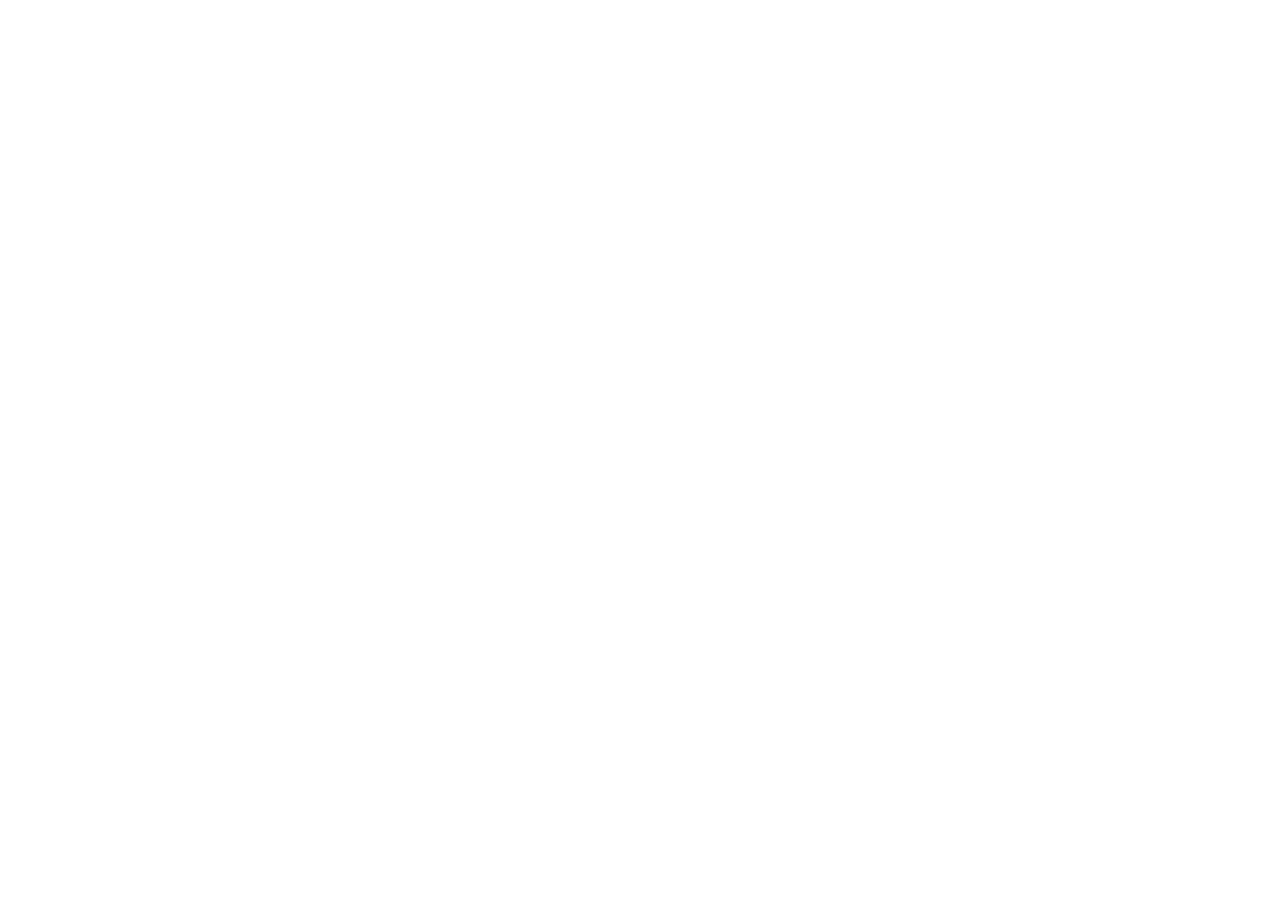
==== index.html @ 42ee42d8 "Initial commit" ====
<!DOCTYPE html>
<html lang="en">
<head>
     <meta charset="UTF-8">
     <meta http-equiv="X-UA-Compatible" content="IE=edge">
     <meta name="viewport" content="width=device-width, initial-scale=1.0">
     <title>Project</title>
     <link rel="stylesheet" href="normalize.css">
     <link rel="stylesheet" href="style.css">
</head>
<body>









     <script src="js/main.js"></script>
</body>
</html>
---- style.css ----
/* GLOBALL */

html{
     height: 100%;
     box-sizing: border-box;
     scroll-behavior: smooth;
}

*,
*::before,
*::after{
     box-sizing:border-box;
}

body{
     display: flex;
     height: 100%;
     padding: 0;
     margin: 0;
     flex-direction: column;
     background-color: #fff;
     color: #222;
     font-family: "Arial" sans-serif;
     font-size: 16px;
     line-height: 1.5;
}

img{
     max-width: 100%;
     height: auto;
}

/* CONTAINER  */

.container{
     width: 100%;
     max-width: 1200px;
     padding-left: 50px;
     padding-right: 50px;
     margin-left: auto;
     margin-right: auto;
}
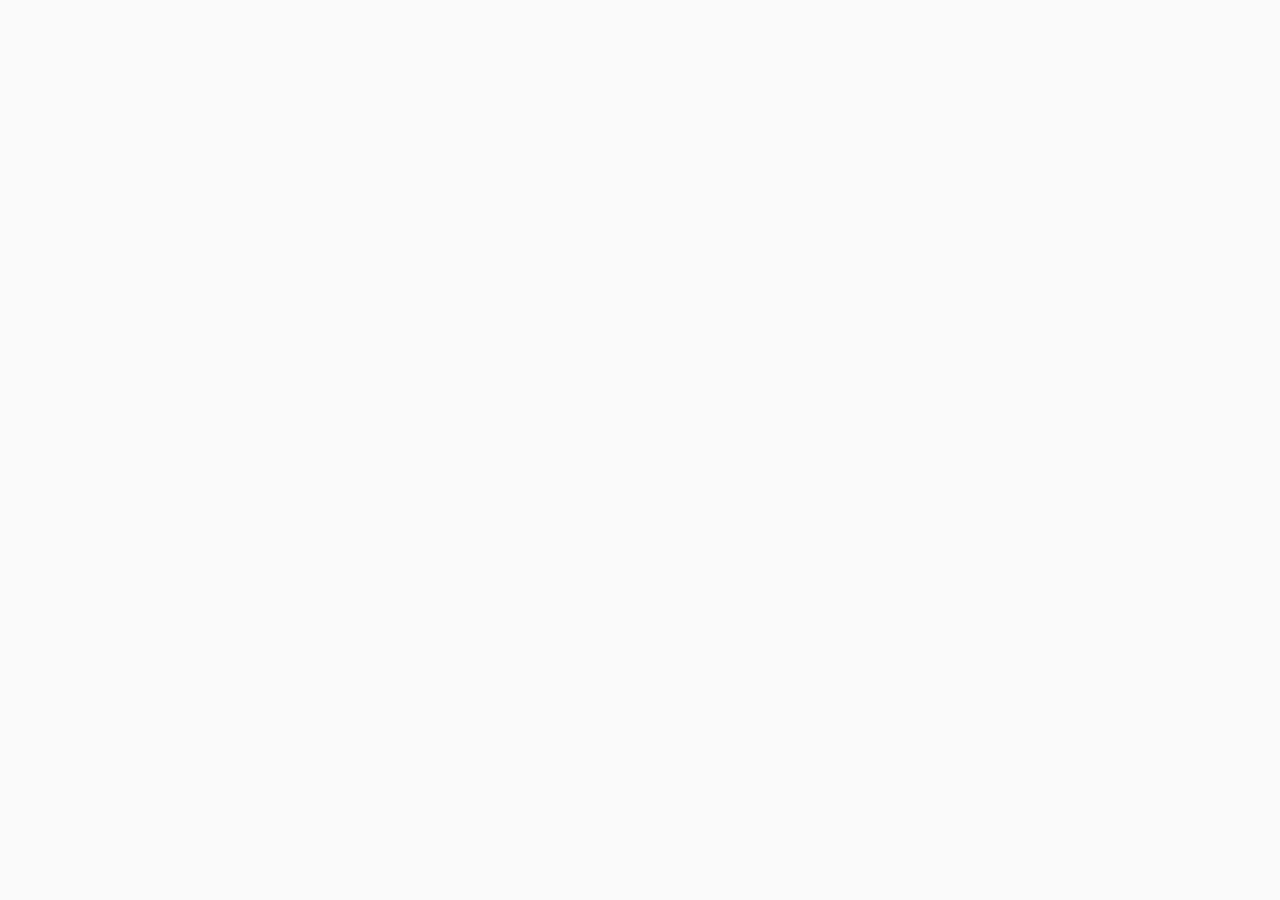
==== commit 36088e57: "Add image" ====
--- a/index.html
+++ b/index.html
@@ -5,15 +5,10 @@
      <meta http-equiv="X-UA-Compatible" content="IE=edge">
      <meta name="viewport" content="width=device-width, initial-scale=1.0">
      <title>Project</title>
-     <link rel="stylesheet" href="normalize.css">
-     <link rel="stylesheet" href="style.css">
+     <link rel="stylesheet" href="style/normalize.css">
+     <link rel="stylesheet" href="style/style.css">
 </head>
 <body>
-
-
-
-
-
 
 
 
--- a/style/style.css
+++ b/style/style.css
@@ -0,0 +1,105 @@
+/* FONTS  */
+@font-face {
+     font-family: 'Nunito Sans';
+     src: url('../fonts/NunitoSans-Light.woff2') format('woff2'),
+         url('../fonts/NunitoSans-Light.woff') format('woff');
+     font-weight: 300;
+     font-style: normal;
+     font-display: swap;
+ }
+
+ @font-face {
+     font-family: 'Nunito Sans';
+     src: url('../fonts/NunitoSans-SemiBold.woff2') format('woff2'),
+         url('../fonts/NunitoSans-SemiBold.woff') format('woff');
+     font-weight: 600;
+     font-style: normal;
+     font-display: swap;
+ }
+
+ @font-face {
+     font-family: 'Nunito Sans';
+     src: url('../fonts/NunitoSans-Regular.woff2') format('woff2'),
+         url('../fonts/NunitoSans-Regular.woff') format('woff');
+     font-weight: normal;
+     font-style: normal;
+     font-display: swap;
+ }
+
+ @font-face {
+     font-family: 'Nunito Sans';
+     src: url('../fonts/2') format('woff2'),
+         url('../fonts/') format('woff');
+     font-weight: bold;
+     font-style: normal;
+     font-display: swap;
+ }
+
+ /* ROOT  */
+ :root{
+    --color-heading-and-text: #111517;
+    --body-bg: #fafafa;
+    --element-bg: #fff;
+    --search-text: #848484;
+    --add-font-family: "Nunito Sans", sans-serif;
+    --font-weight3: 300;
+    --font-weight4: normal;
+    --font-weight6: 600;
+    --font-weight8: bold;
+ }
+
+/* GLOBALL */
+
+html{
+     height: 100%;
+     box-sizing: border-box;
+     scroll-behavior: smooth;
+}
+
+*,
+*::before,
+*::after{
+     box-sizing:border-box;
+}
+a{
+    text-decoration: none;
+}
+
+body{
+     display: flex;
+     height: 100%;
+     padding: 0;
+     margin: 0;
+     flex-direction: column;
+     background-color: var(--body-bg);
+     color: var(--color-heading-and-text);
+     font-family: "Arial" sans-serif;
+     font-size: 14px;
+     line-height: 16px;
+}
+
+img{
+     max-width: 100%;
+     height: auto;
+}
+
+/* DARK-MODE */
+.dark-mode{
+    --color-heading-and-text: #fff;
+    --body-bg: #202C36;
+    --element-bg: #2b3844;
+}
+
+/* CONTAINER  */
+
+.container{
+     width: 100%;
+     max-width: 1320px;
+     padding-left: 20px;
+     padding-right: 20px;
+     margin-left: auto;
+     margin-right: auto;
+}
+.main-content{
+    flex-grow: 1;
+}
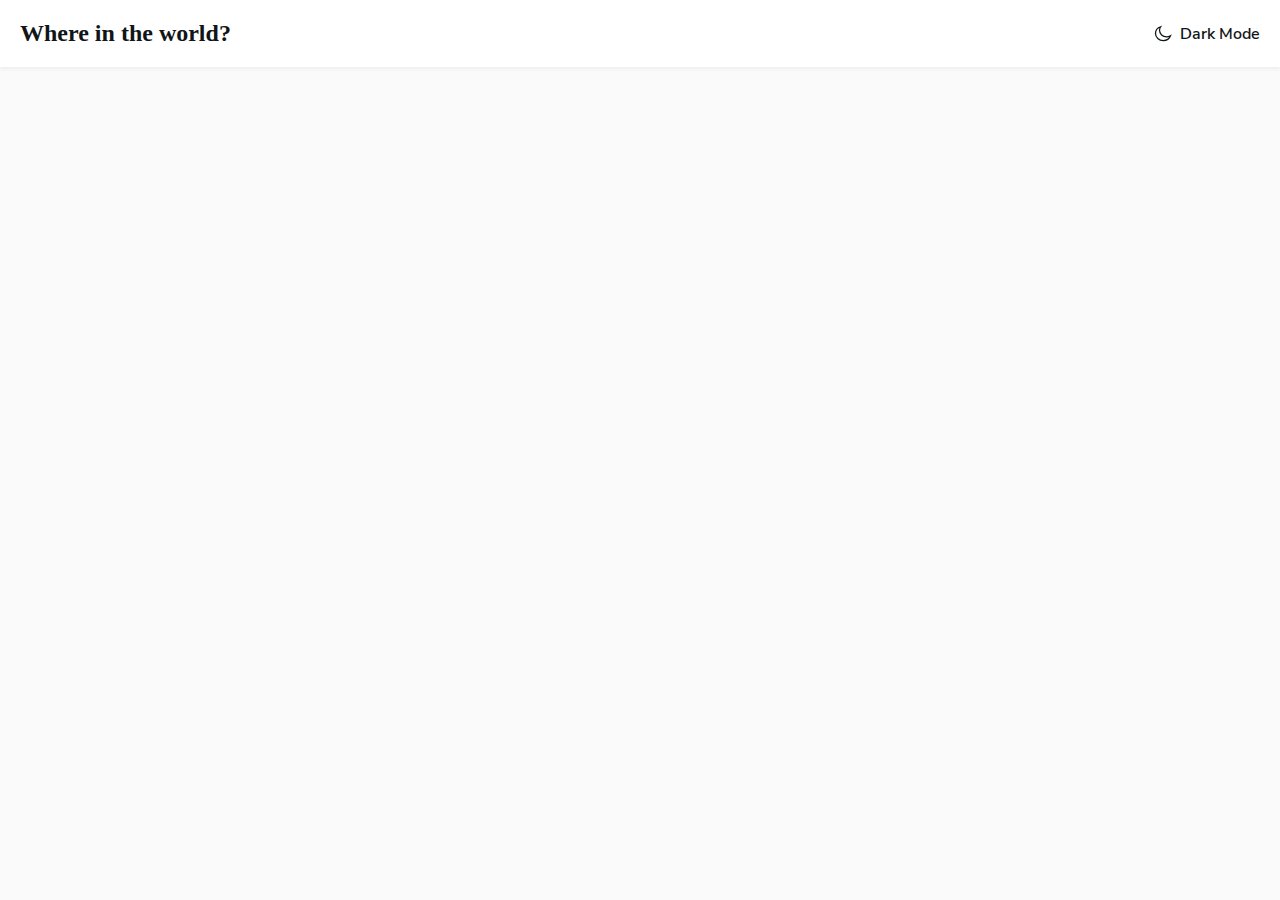
==== commit 6b1e462a: "Add main.js dark-mode" ====
--- a/index.html
+++ b/index.html
@@ -9,7 +9,20 @@
      <link rel="stylesheet" href="style/style.css">
 </head>
 <body>
+    <header class="site-header">
+        <div class="site-header-container container">
+            <a class="site-header-logo" href="index.html">Where in the world?</a>
+            <button class="site-header-theme-toggler" type="button">
+                <span class="site-header-theme-toggler-inner">
+                    <svg class="site-header-theme-toggler-icon" width="18" height="17" viewBox="0 0 18 17"  xmlns="http://www.w3.org/2000/svg">
+                        <path fill-rule="evenodd" clip-rule="evenodd" d="M12.5532 11.815C8.66857 11.815 5.51929 8.92783 5.51929 5.36821C5.51929 4.0253 5.96679 2.78158 6.73143 1.75C3.69036 2.69515 1.5 5.33122 1.5 8.43807C1.5 12.3385 4.94929 15.5 9.20357 15.5C12.5929 15.5 15.4696 13.4932 16.5 10.7045C15.375 11.4048 14.0161 11.815 12.5532 11.815Z" fill="white" stroke="currentColor" stroke-width="1.25"/>
+                        </svg>
 
+                    <span class="site-header-theme-toggler-text">Dark Mode</span>
+                </span>
+            </button>
+        </div>
+    </header>
 
 
 
--- a/style/style.css
+++ b/style/style.css
@@ -1,42 +1,42 @@
 /* FONTS  */
 @font-face {
-     font-family: 'Nunito Sans';
-     src: url('../fonts/NunitoSans-Light.woff2') format('woff2'),
-         url('../fonts/NunitoSans-Light.woff') format('woff');
-     font-weight: 300;
-     font-style: normal;
-     font-display: swap;
- }
+    font-family: 'Nunito Sans';
+    src: url('../fonts/NunitoSans-Light.woff2') format('woff2'),
+    url('../fonts/NunitoSans-Light.woff') format('woff');
+    font-weight: 300;
+    font-style: normal;
+    font-display: swap;
+}
 
- @font-face {
-     font-family: 'Nunito Sans';
-     src: url('../fonts/NunitoSans-SemiBold.woff2') format('woff2'),
-         url('../fonts/NunitoSans-SemiBold.woff') format('woff');
-     font-weight: 600;
-     font-style: normal;
-     font-display: swap;
- }
+@font-face {
+    font-family: 'Nunito Sans';
+    src: url('../fonts/NunitoSans-SemiBold.woff2') format('woff2'),
+    url('../fonts/NunitoSans-SemiBold.woff') format('woff');
+    font-weight: 600;
+    font-style: normal;
+    font-display: swap;
+}
 
- @font-face {
-     font-family: 'Nunito Sans';
-     src: url('../fonts/NunitoSans-Regular.woff2') format('woff2'),
-         url('../fonts/NunitoSans-Regular.woff') format('woff');
-     font-weight: normal;
-     font-style: normal;
-     font-display: swap;
- }
+@font-face {
+    font-family: 'Nunito Sans';
+    src: url('../fonts/NunitoSans-Regular.woff2') format('woff2'),
+    url('../fonts/NunitoSans-Regular.woff') format('woff');
+    font-weight: normal;
+    font-style: normal;
+    font-display: swap;
+}
 
- @font-face {
-     font-family: 'Nunito Sans';
-     src: url('../fonts/2') format('woff2'),
-         url('../fonts/') format('woff');
-     font-weight: bold;
-     font-style: normal;
-     font-display: swap;
- }
+@font-face {
+    font-family: 'Nunito Sans';
+    src: url('../fonts/2') format('woff2'),
+    url('../fonts/') format('woff');
+    font-weight: bold;
+    font-style: normal;
+    font-display: swap;
+}
 
- /* ROOT  */
- :root{
+/* ROOT  */
+:root{
     --color-heading-and-text: #111517;
     --body-bg: #fafafa;
     --element-bg: #fff;
@@ -46,60 +46,117 @@
     --font-weight4: normal;
     --font-weight6: 600;
     --font-weight8: bold;
- }
+}
 
 /* GLOBALL */
 
 html{
-     height: 100%;
-     box-sizing: border-box;
-     scroll-behavior: smooth;
+    height: 100%;
+    box-sizing: border-box;
+    scroll-behavior: smooth;
 }
 
 *,
 *::before,
 *::after{
-     box-sizing:border-box;
+    box-sizing:border-box;
 }
 a{
     text-decoration: none;
 }
 
 body{
-     display: flex;
-     height: 100%;
-     padding: 0;
-     margin: 0;
-     flex-direction: column;
-     background-color: var(--body-bg);
-     color: var(--color-heading-and-text);
-     font-family: "Arial" sans-serif;
-     font-size: 14px;
-     line-height: 16px;
+    display: flex;
+    height: 100%;
+    padding: 0;
+    margin: 0;
+    flex-direction: column;
+    background-color: var(--body-bg);
+    color: var(--color-heading-and-text);
+    font-family: "Arial" sans-serif;
+    font-size: 14px;
+    line-height: 16px;
+    transition: background-color 0.4s ease,
+    color 0.4s ease;
 }
 
-img{
-     max-width: 100%;
-     height: auto;
-}
+    img{
+        max-width: 100%;
+        height: auto;
+    }
 
-/* DARK-MODE */
-.dark-mode{
-    --color-heading-and-text: #fff;
-    --body-bg: #202C36;
-    --element-bg: #2b3844;
-}
+    /* DARK-MODE */
+    .dark-mode{
+        --color-heading-and-text: #fff;
+        --body-bg: #202C36;
+        --element-bg: #2b3844;
+    }
 
-/* CONTAINER  */
+    /* CONTAINER  */
 
-.container{
-     width: 100%;
-     max-width: 1320px;
-     padding-left: 20px;
-     padding-right: 20px;
-     margin-left: auto;
-     margin-right: auto;
-}
-.main-content{
-    flex-grow: 1;
-}
+    .container{
+        width: 100%;
+        max-width: 1320px;
+        padding-left: 20px;
+        padding-right: 20px;
+        margin-left: auto;
+        margin-right: auto;
+    }
+    .main-content{
+        flex-grow: 1;
+    }
+
+
+
+    .site-header {
+        padding: 20px 0;
+        background-color: var(--element-bg);
+        box-shadow: 0px 2px 4px rgba(0, 0, 0, 0.0562);
+    }
+    .site-header-container {
+        display: flex;
+        justify-content: space-between;
+        align-items: center;
+    }
+
+    .site-header-logo {
+        flex-shrink: 0;
+        font-size: 24px;
+        line-height: normal;
+        font-weight: var(--font-weight8);
+        color: var(--color-heading-and-text);
+    }
+    .site-header-logo:hover{
+        opacity: 0.8;
+    }
+    .site-header-logo:active{
+        opacity: 0.6;
+    }
+    .site-header-theme-toggler {
+        padding: 0;
+        border: 0;
+        background-color: transparent;
+        color: var(--color-heading-and-text);
+    }
+    .site-header-theme-toggler:hover{
+        opacity: 0.8;
+    }
+    .site-header-theme-toggler:active{
+        opacity: 0.6;
+    }
+    .site-header-theme-toggler-inner {
+        cursor: pointer;
+        display: flex;
+        align-items: center;
+    }
+    .site-header-theme-toggler-inner-img{
+        flex-shrink: 0;
+    }
+    .site-header-theme-toggler-text {
+        flex-shrink: 0;
+        margin-left: 8px;
+        font-size: 16px;
+        line-height: 22px;
+        font-family: var(--add-font-family);
+        font-weight: var(--font-weight6);
+    }
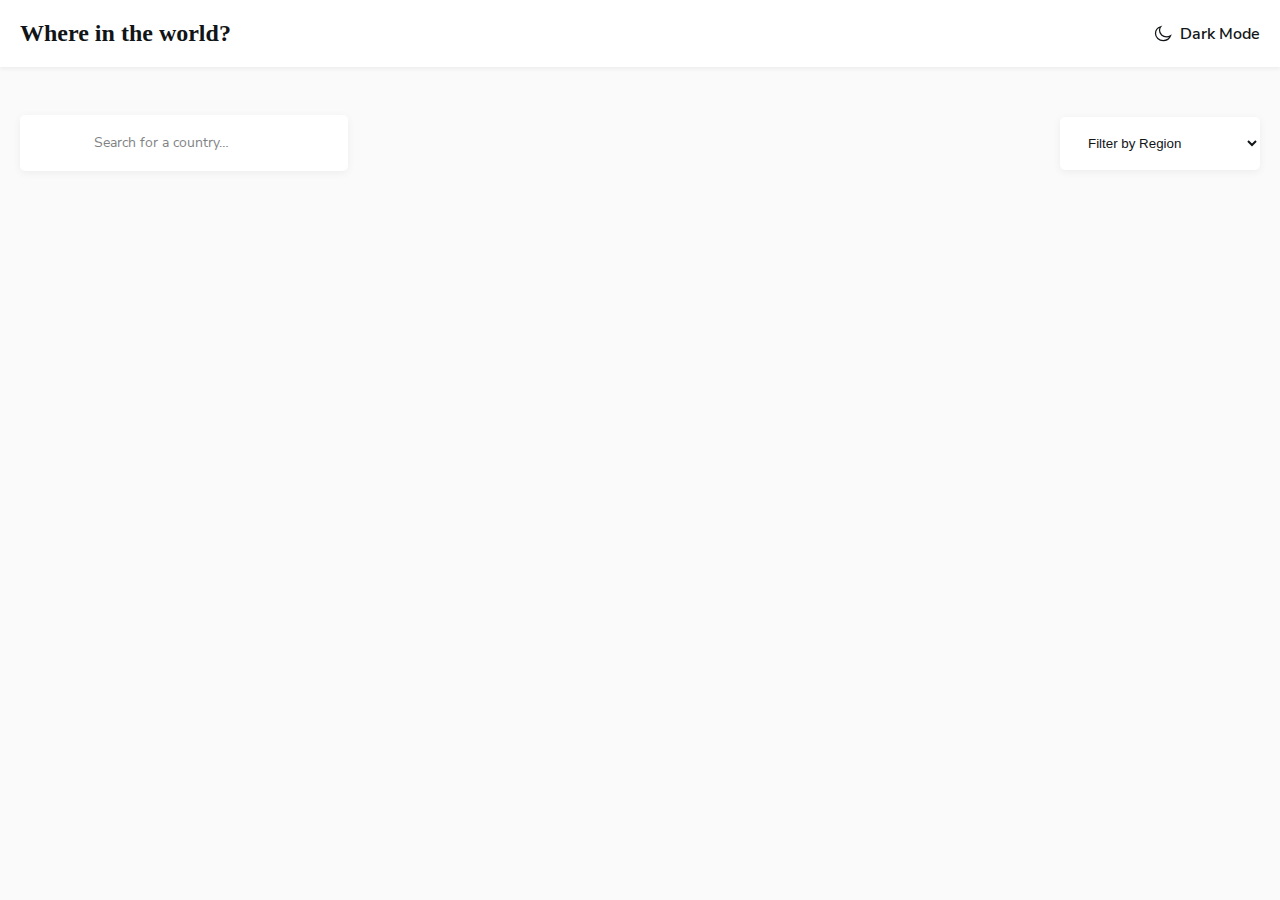
==== commit 0de91127: "Add filters section" ====
--- a/index.html
+++ b/index.html
@@ -24,6 +24,23 @@
         </div>
     </header>
 
+    <!-- MAIN-CONTENT  -->
+    <main class="main-content">
+        <div class="container">
+            <form class="filters" action="https://htmlacademy.ru" method="GET">
+                <input class="filters-search-input" type="search" name="search" placeholder="Search for a country…" aria-label="Country name" required>
+                <select class="filters-region-select" name="region"  aria-label="Region" required>
+                    <option selected disabled>Filter by Region</option>
+                    <option> Africa</option>
+                    <option>America</option>
+                    <option>Asia</option>
+                    <option>Europe</option>
+                    <option>Oceania</option>
+                </select>
+            </form>
+        </div>
+    </main>
+
 
 
      <script src="js/main.js"></script>
--- a/style/style.css
+++ b/style/style.css
@@ -104,6 +104,7 @@
     }
     .main-content{
         flex-grow: 1;
+        padding: 48px 0;
     }
 
 
@@ -160,3 +161,41 @@
         font-family: var(--add-font-family);
         font-weight: var(--font-weight6);
     }
+
+    /* MAIN-CONTENT  */
+
+
+    .filters {
+        display: flex;
+        justify-content: space-between;
+        align-items: center;
+    }
+    .filters-search-input {
+        max-width: 480px;
+        padding: 18px 74px ;
+        border: 0;
+        border-radius: 5px;
+        font-size: 14px;
+        line-height: 20px;
+        font-family: var(--add-font-family);
+        font-weight: var(--font-weight4);
+        background-color: var(--element-bg);
+        color: var(--color-heading-and-text);
+        box-shadow: 0px 2px 9px rgba(0, 0, 0, 0.0562);
+    }
+    .filters-region-select {
+        min-width: 200px;
+        padding: 18px 24px;
+        border: 0;
+        border-radius: 5px;
+        background-color: var(--element-bg);
+        color: var(--color-heading-and-text);
+        box-shadow: 0px 2px 9px rgba(0, 0, 0, 0.0562);
+    }
+    option{
+        font-size: 14px;
+        line-height: 20px;
+        font-family: var(--add-font-family);
+        font-weight: var(--font-weight4);
+        color: var(--color-heading-and-text);
+    }
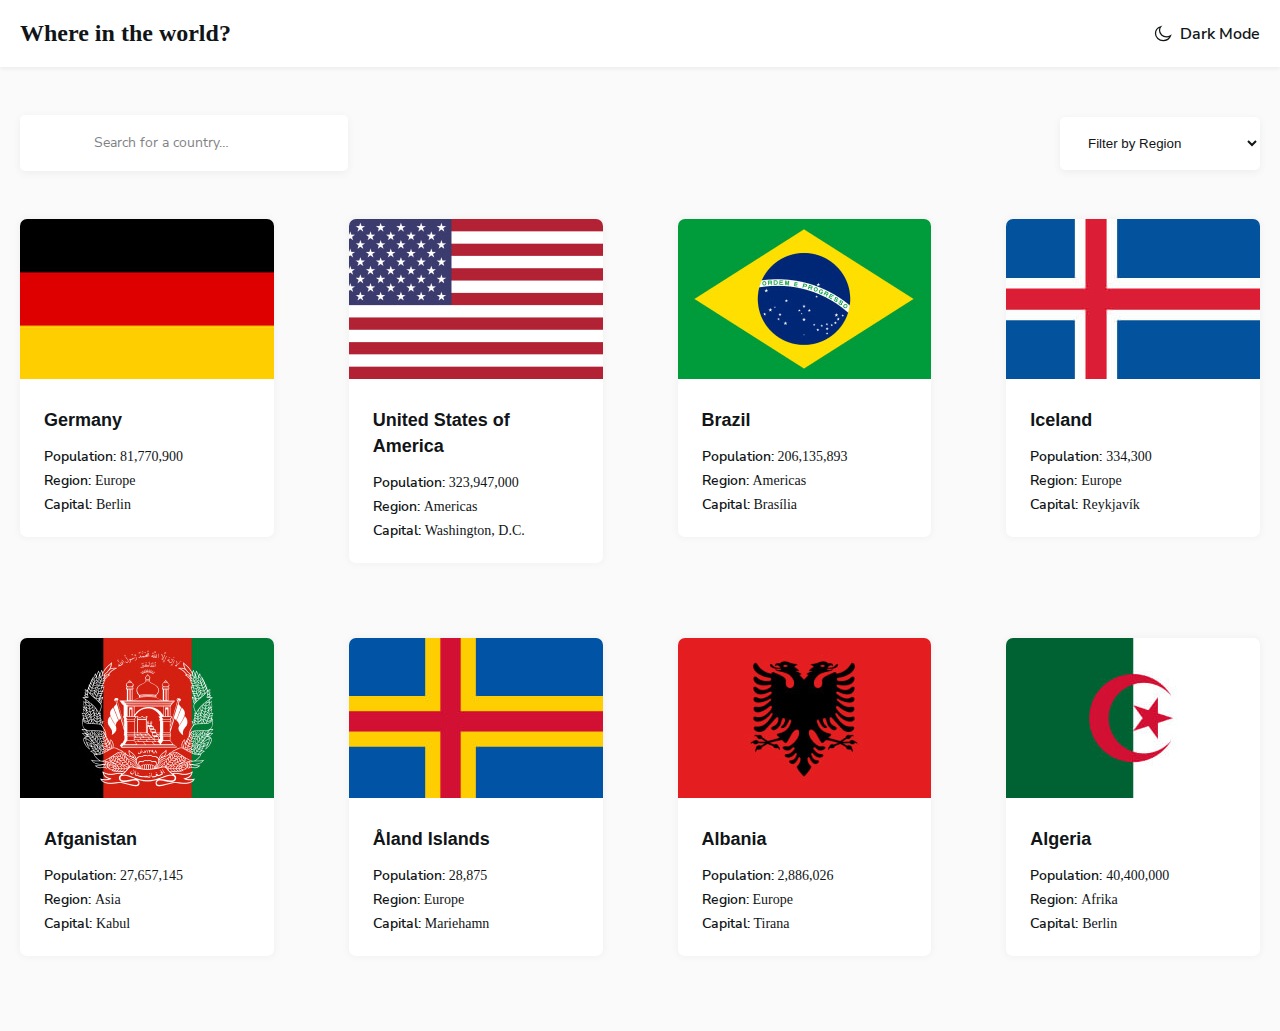
==== commit 09b48bea: "Add countries list" ====
--- a/index.html
+++ b/index.html
@@ -27,17 +27,224 @@
     <!-- MAIN-CONTENT  -->
     <main class="main-content">
         <div class="container">
-            <form class="filters" action="https://htmlacademy.ru" method="GET">
-                <input class="filters-search-input" type="search" name="search" placeholder="Search for a country…" aria-label="Country name" required>
-                <select class="filters-region-select" name="region"  aria-label="Region" required>
-                    <option selected disabled>Filter by Region</option>
-                    <option> Africa</option>
-                    <option>America</option>
-                    <option>Asia</option>
-                    <option>Europe</option>
-                    <option>Oceania</option>
-                </select>
-            </form>
+            <section>
+                <form class="filters" action="https://htmlacademy.ru" method="GET">
+                    <input class="filters-search-input" type="search" name="search" placeholder="Search for a country…" aria-label="Country name" required>
+                    <select class="filters-region-select" name="region"  aria-label="Region" required>
+                        <option selected disabled>Filter by Region</option>
+                        <option> Africa</option>
+                        <option>America</option>
+                        <option>Asia</option>
+                        <option>Europe</option>
+                        <option>Oceania</option>
+                    </select>
+                </form>
+            </section>
+            <!-- INDEX COUNTRIES -->
+            <section class="index-countries">
+                <!-- <h2>Countries list</h2> -->
+                <ul class="index-countries-list">
+                    <li class="index-countries-item">
+                        <div class="index-country">
+                            <img class="index-country-flag" src="image/Flag_Germany.jpg" alt="Germany" width="264" height="160" srcset="image/Flag_Germany.jpg 1x, image/Flag_Germany@2x.jpg 2x">
+                            <div class="index-country-info">
+                                <h3 class="index-country-name">
+                                    <a class="index-country-link" href="country.html">Germany</a>
+                                </h3>
+                                <dl class="index-country-detials">
+                                    <div class="index-country-detials-item">
+                                        <dt class="index-country-detials-title">Population:</dt>
+                                        <dd class="index-country-detials-value">81,770,900</dd>
+                                    </div>
+                                    <div class="index-country-detials-item">
+                                        <dt class="index-country-detials-title">Region:</dt>
+                                        <dd class="index-country-detials-value">Europe</dd>
+                                    </div>
+                                    <div class="index-country-detials-item">
+                                        <dt class="index-country-detials-title">Capital:</dt>
+                                        <dd class="index-country-detials-value">Berlin</dd>
+                                    </div>
+                                </dl>
+                            </div>
+                        </div>
+                    </li>
+
+                    <li class="index-countries-item">
+                        <div class="index-country">
+                            <img class="index-country-flag" src="image/flag-usa.jpg" alt="flag-usa" width="264" height="160" srcset="image/flag-usa.jpg 1x, image/flag-usa@2x.jpg 2x">
+                            <div class="index-country-info">
+                                <h3 class="index-country-name">
+                                    <a class="index-country-link" href="country.html">United States of America</a>
+                                </h3>
+                                <dl class="index-country-detials">
+                                    <div class="index-country-detials-item">
+                                        <dt class="index-country-detials-title">Population:</dt>
+                                        <dd class="index-country-detials-value">323,947,000</dd>
+                                    </div>
+                                    <div class="index-country-detials-item">
+                                        <dt class="index-country-detials-title">Region:</dt>
+                                        <dd class="index-country-detials-value">Americas</dd>
+                                    </div>
+                                    <div class="index-country-detials-item">
+                                        <dt class="index-country-detials-title">Capital:</dt>
+                                        <dd class="index-country-detials-value">Washington, D.C.</dd>
+                                    </div>
+                                </dl>
+                            </div>
+                        </div>
+                    </li>
+
+                    <li class="index-countries-item">
+                        <div class="index-country">
+                            <img class="index-country-flag" src="image/flag-brazil.jpg" alt="flag-brazil" width="264" height="160" srcset="image/flag-brazil.jpg 1x, image/flag-brazil@2x.jpg 2x">
+                            <div class="index-country-info">
+                                <h3 class="index-country-name">
+                                    <a class="index-country-link" href="country.html">Brazil</a>
+                                </h3>
+                                <dl class="index-country-detials">
+                                    <div class="index-country-detials-item">
+                                        <dt class="index-country-detials-title">Population:</dt>
+                                        <dd class="index-country-detials-value">206,135,893</dd>
+                                    </div>
+                                    <div class="index-country-detials-item">
+                                        <dt class="index-country-detials-title">Region:</dt>
+                                        <dd class="index-country-detials-value">Americas</dd>
+                                    </div>
+                                    <div class="index-country-detials-item">
+                                        <dt class="index-country-detials-title">Capital:</dt>
+                                        <dd class="index-country-detials-value">Brasília</dd>
+                                    </div>
+                                </dl>
+                            </div>
+                        </div>
+                    </li>
+
+                    <li class="index-countries-item">
+                        <div class="index-country">
+                            <img class="index-country-flag" src="image/flag-iceland.jpg" alt="Iceland" width="264" height="160" srcset="image/flag-iceland.jpg 1x, image/Flag_Iceland@2x-1.jpg 2x">
+                            <div class="index-country-info">
+                                <h3 class="index-country-name">
+                                    <a class="index-country-link" href="country.html">Iceland</a>
+                                </h3>
+                                <dl class="index-country-detials">
+                                    <div class="index-country-detials-item">
+                                        <dt class="index-country-detials-title">Population:</dt>
+                                        <dd class="index-country-detials-value">334,300</dd>
+                                    </div>
+                                    <div class="index-country-detials-item">
+                                        <dt class="index-country-detials-title">Region:</dt>
+                                        <dd class="index-country-detials-value">Europe</dd>
+                                    </div>
+                                    <div class="index-country-detials-item">
+                                        <dt class="index-country-detials-title">Capital:</dt>
+                                        <dd class="index-country-detials-value">Reykjavík</dd>
+                                    </div>
+                                </dl>
+                            </div>
+                        </div>
+                    </li>
+
+                    <li class="index-countries-item">
+                        <div class="index-country">
+                            <img class="index-country-flag" src="image/flag-Afganistan.jpg" alt="flag-Afganistan" width="264" height="160" srcset="image/flag-Afganistan.jpg 1x, image/flag-afganistan@2x-2.jpg 2x">
+                            <div class="index-country-info">
+                                <h3 class="index-country-name">
+                                    <a class="index-country-link" href="country.html">Afganistan</a>
+                                </h3>
+                                <dl class="index-country-detials">
+                                    <div class="index-country-detials-item">
+                                        <dt class="index-country-detials-title">Population:</dt>
+                                        <dd class="index-country-detials-value">27,657,145</dd>
+                                    </div>
+                                    <div class="index-country-detials-item">
+                                        <dt class="index-country-detials-title">Region:</dt>
+                                        <dd class="index-country-detials-value">Asia</dd>
+                                    </div>
+                                    <div class="index-country-detials-item">
+                                        <dt class="index-country-detials-title">Capital:</dt>
+                                        <dd class="index-country-detials-value">Kabul</dd>
+                                    </div>
+                                </dl>
+                            </div>
+                        </div>
+                    </li>
+
+                    <li class="index-countries-item">
+                        <div class="index-country">
+                            <img class="index-country-flag" src="image/flag-Islands.jpg" alt="Åland Islands" width="264" height="160" srcset="image/flag-Islands.jpg 1x, image/flag-islands@2x.jpg 2x">
+                            <div class="index-country-info">
+                                <h3 class="index-country-name">
+                                    <a class="index-country-link" href="country.html">Åland Islands</a>
+                                </h3>
+                                <dl class="index-country-detials">
+                                    <div class="index-country-detials-item">
+                                        <dt class="index-country-detials-title">Population:</dt>
+                                        <dd class="index-country-detials-value">28,875</dd>
+                                    </div>
+                                    <div class="index-country-detials-item">
+                                        <dt class="index-country-detials-title">Region:</dt>
+                                        <dd class="index-country-detials-value">Europe</dd>
+                                    </div>
+                                    <div class="index-country-detials-item">
+                                        <dt class="index-country-detials-title">Capital:</dt>
+                                        <dd class="index-country-detials-value">Mariehamn</dd>
+                                    </div>
+                                </dl>
+                            </div>
+                        </div>
+                    </li>
+
+                    <li class="index-countries-item">
+                        <div class="index-country">
+                            <img class="index-country-flag" src="image/flag-Albania.jpg" alt="Albania" width="264" height="160" srcset="image/flag-Albania.jpg 1x, image/flag-Albania@2x.jpg 2x">
+                            <div class="index-country-info">
+                                <h3 class="index-country-name">
+                                    <a class="index-country-link" href="country.html">Albania</a>
+                                </h3>
+                                <dl class="index-country-detials">
+                                    <div class="index-country-detials-item">
+                                        <dt class="index-country-detials-title">Population:</dt>
+                                        <dd class="index-country-detials-value">2,886,026</dd>
+                                    </div>
+                                    <div class="index-country-detials-item">
+                                        <dt class="index-country-detials-title">Region:</dt>
+                                        <dd class="index-country-detials-value">Europe</dd>
+                                    </div>
+                                    <div class="index-country-detials-item">
+                                        <dt class="index-country-detials-title">Capital:</dt>
+                                        <dd class="index-country-detials-value">Tirana</dd>
+                                    </div>
+                                </dl>
+                            </div>
+                        </div>
+                    </li>
+
+                    <li class="index-countries-item">
+                        <div class="index-country">
+                            <img class="index-country-flag" src="image/flag-Afrika.jpg" alt="Algeria" width="264" height="160" srcset="image/flag-Afrika.jpg 1x, image/flag-Afrika@2x.jpg 2x">
+                            <div class="index-country-info">
+                                <h3 class="index-country-name">
+                                    <a class="index-country-link" href="country.html">Algeria</a>
+                                </h3>
+                                <dl class="index-country-detials">
+                                    <div class="index-country-detials-item">
+                                        <dt class="index-country-detials-title">Population:</dt>
+                                        <dd class="index-country-detials-value">40,400,000</dd>
+                                    </div>
+                                    <div class="index-country-detials-item">
+                                        <dt class="index-country-detials-title">Region:</dt>
+                                        <dd class="index-country-detials-value">Afrika</dd>
+                                    </div>
+                                    <div class="index-country-detials-item">
+                                        <dt class="index-country-detials-title">Capital:</dt>
+                                        <dd class="index-country-detials-value">Berlin</dd>
+                                    </div>
+                                </dl>
+                            </div>
+                        </div>
+                    </li>
+                </ul>
+            </section>
         </div>
     </main>
 
--- a/style/style.css
+++ b/style/style.css
@@ -169,6 +169,7 @@
         display: flex;
         justify-content: space-between;
         align-items: center;
+        margin-bottom: 48px;
     }
     .filters-search-input {
         max-width: 480px;
@@ -199,3 +200,65 @@
         font-weight: var(--font-weight4);
         color: var(--color-heading-and-text);
     }
+
+    /* INDEX-COUTRIES  */
+
+    .index-countries-list {
+        display: flex;
+        flex-wrap: wrap;
+        padding: 0;
+        margin: 0;
+        margin-left: -75px;
+        margin-bottom: -75px;
+        list-style: none;
+    }
+    .index-countries-item {
+        width: calc(25% - 75px);
+        margin-left: 75px;
+        margin-bottom: 75px;
+    }
+    .index-country {
+        border-radius: 7px;
+        overflow: hidden;
+        background-color: var(--element-bg);
+        color: var(--color-heading-and-text);
+        box-shadow: 0px 0px 7px 2px rgba(0, 0, 0, 0.03);
+    }
+    .index-country-flag {
+        width: 100%;
+        height: 160px;
+        object-fit: cover;
+    }
+    .index-country-info {
+        padding: 24px 24px 24px;
+    }
+    .index-country-name {
+        margin-bottom: 16px;
+        margin-top: 0;
+        font-size: 18px;
+        line-height: 26px;
+        font-weight: var(--font-weight8);
+    }
+    .index-country-link{
+        color: var(--color-heading-and-text);
+        font-family: var(--add-font-family);
+    }
+    .index-country-detials {
+        margin: 0;
+    }
+    .index-country-detials-item{
+        display: flex;
+        flex-wrap: wrap;
+    }
+    .index-country-detials-item:not(:last-child) {
+        margin-bottom: 8px;
+    }
+    .index-country-detials-title {
+        font-size: 14px;
+        line-height: 16px;
+        font-family: var(--add-font-family);
+        font-weight: var(--font-weight6);
+    }
+    .index-country-detials-value {
+        margin-left: 4px;
+    }
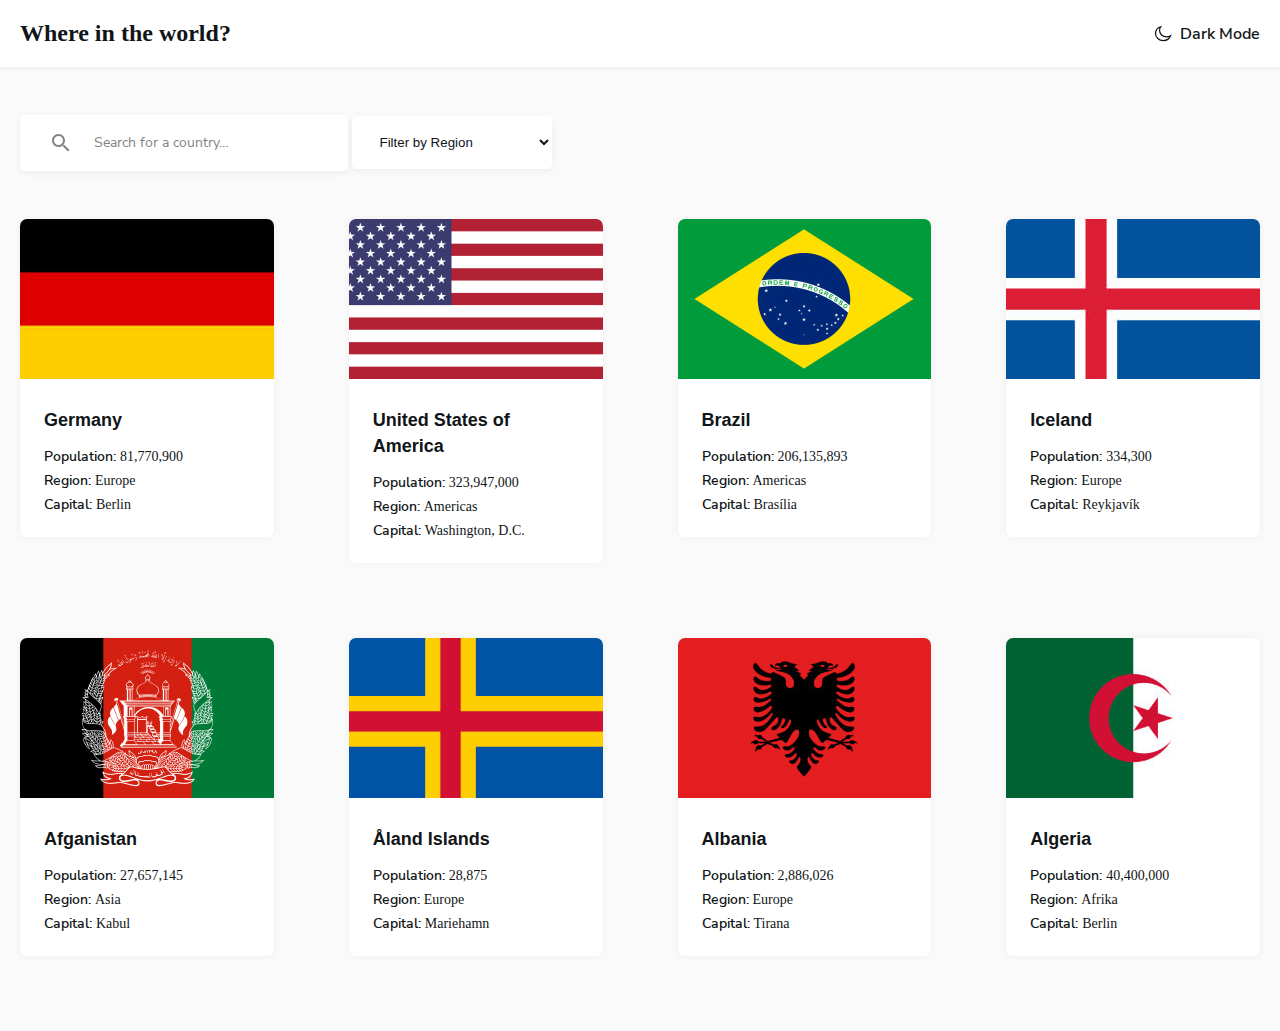
==== commit c643bcb3: "Add search icon to input" ====
--- a/index.html
+++ b/index.html
@@ -1,22 +1,27 @@
 <!DOCTYPE html>
 <html lang="en">
+
 <head>
-     <meta charset="UTF-8">
-     <meta http-equiv="X-UA-Compatible" content="IE=edge">
-     <meta name="viewport" content="width=device-width, initial-scale=1.0">
-     <title>Project</title>
-     <link rel="stylesheet" href="style/normalize.css">
-     <link rel="stylesheet" href="style/style.css">
+    <meta charset="UTF-8">
+    <meta http-equiv="X-UA-Compatible" content="IE=edge">
+    <meta name="viewport" content="width=device-width, initial-scale=1.0">
+    <title>Project</title>
+    <link rel="stylesheet" href="style/normalize.css">
+    <link rel="stylesheet" href="style/style.css">
 </head>
+
 <body>
     <header class="site-header">
         <div class="site-header-container container">
             <a class="site-header-logo" href="index.html">Where in the world?</a>
             <button class="site-header-theme-toggler" type="button">
                 <span class="site-header-theme-toggler-inner">
-                    <svg class="site-header-theme-toggler-icon" width="18" height="17" viewBox="0 0 18 17"  xmlns="http://www.w3.org/2000/svg">
-                        <path fill-rule="evenodd" clip-rule="evenodd" d="M12.5532 11.815C8.66857 11.815 5.51929 8.92783 5.51929 5.36821C5.51929 4.0253 5.96679 2.78158 6.73143 1.75C3.69036 2.69515 1.5 5.33122 1.5 8.43807C1.5 12.3385 4.94929 15.5 9.20357 15.5C12.5929 15.5 15.4696 13.4932 16.5 10.7045C15.375 11.4048 14.0161 11.815 12.5532 11.815Z" fill="white" stroke="currentColor" stroke-width="1.25"/>
-                        </svg>
+                    <svg class="site-header-theme-toggler-icon" width="18" height="17" viewBox="0 0 18 17"
+                        xmlns="http://www.w3.org/2000/svg">
+                        <path fill-rule="evenodd" clip-rule="evenodd"
+                            d="M12.5532 11.815C8.66857 11.815 5.51929 8.92783 5.51929 5.36821C5.51929 4.0253 5.96679 2.78158 6.73143 1.75C3.69036 2.69515 1.5 5.33122 1.5 8.43807C1.5 12.3385 4.94929 15.5 9.20357 15.5C12.5929 15.5 15.4696 13.4932 16.5 10.7045C15.375 11.4048 14.0161 11.815 12.5532 11.815Z"
+                            fill="white" stroke="currentColor" stroke-width="1.25" />
+                    </svg>
 
                     <span class="site-header-theme-toggler-text">Dark Mode</span>
                 </span>
@@ -29,14 +34,23 @@
         <div class="container">
             <section>
                 <form class="filters" action="https://htmlacademy.ru" method="GET">
-                    <input class="filters-search-input" type="search" name="search" placeholder="Search for a country…" aria-label="Country name" required>
-                    <select class="filters-region-select" name="region"  aria-label="Region" required>
-                        <option selected disabled>Filter by Region</option>
-                        <option> Africa</option>
-                        <option>America</option>
-                        <option>Asia</option>
-                        <option>Europe</option>
-                        <option>Oceania</option>
+                    <div class="filter-search-wrapper">
+                        <svg class="filter-search-icon" xmlns="http://www.w3.org/2000/svg" width="18" height="18"
+                            fill="none">
+                            <path fill="currentColor"
+                                d="M12.5 11h-.8l-.3-.3c1-1.1 1.6-2.6 1.6-4.2C13 2.9 10.1 0 6.5 0S0 2.9 0 6.5 2.9 13 6.5 13c1.6 0 3.1-.6 4.2-1.6l.3.3v.8l5 5 1.5-1.5-5-5Zm-6 0C4 11 2 9 2 6.5S4 2 6.5 2 11 4 11 6.5 9 11 6.5 11Z"
+                                clip-rule="evenodd" />
+                        </svg>
+                        <input class="filters-search-input" type="search" name="search"
+                            placeholder="Search for a country…" aria-label="Country name" required>
+                        <select class="filters-region-select" name="region" aria-label="Region" required>
+                    </div>
+                    <option selected disabled>Filter by Region</option>
+                    <option> Africa</option>
+                    <option>America</option>
+                    <option>Asia</option>
+                    <option>Europe</option>
+                    <option>Oceania</option>
                     </select>
                 </form>
             </section>
@@ -46,7 +60,8 @@
                 <ul class="index-countries-list">
                     <li class="index-countries-item">
                         <div class="index-country">
-                            <img class="index-country-flag" src="image/Flag_Germany.jpg" alt="Germany" width="264" height="160" srcset="image/Flag_Germany.jpg 1x, image/Flag_Germany@2x.jpg 2x">
+                            <img class="index-country-flag" src="image/Flag_Germany.jpg" alt="Germany" width="264"
+                                height="160" srcset="image/Flag_Germany.jpg 1x, image/Flag_Germany@2x.jpg 2x">
                             <div class="index-country-info">
                                 <h3 class="index-country-name">
                                     <a class="index-country-link" href="country.html">Germany</a>
@@ -71,7 +86,8 @@
 
                     <li class="index-countries-item">
                         <div class="index-country">
-                            <img class="index-country-flag" src="image/flag-usa.jpg" alt="flag-usa" width="264" height="160" srcset="image/flag-usa.jpg 1x, image/flag-usa@2x.jpg 2x">
+                            <img class="index-country-flag" src="image/flag-usa.jpg" alt="flag-usa" width="264"
+                                height="160" srcset="image/flag-usa.jpg 1x, image/flag-usa@2x.jpg 2x">
                             <div class="index-country-info">
                                 <h3 class="index-country-name">
                                     <a class="index-country-link" href="country.html">United States of America</a>
@@ -96,7 +112,8 @@
 
                     <li class="index-countries-item">
                         <div class="index-country">
-                            <img class="index-country-flag" src="image/flag-brazil.jpg" alt="flag-brazil" width="264" height="160" srcset="image/flag-brazil.jpg 1x, image/flag-brazil@2x.jpg 2x">
+                            <img class="index-country-flag" src="image/flag-brazil.jpg" alt="flag-brazil" width="264"
+                                height="160" srcset="image/flag-brazil.jpg 1x, image/flag-brazil@2x.jpg 2x">
                             <div class="index-country-info">
                                 <h3 class="index-country-name">
                                     <a class="index-country-link" href="country.html">Brazil</a>
@@ -121,7 +138,8 @@
 
                     <li class="index-countries-item">
                         <div class="index-country">
-                            <img class="index-country-flag" src="image/flag-iceland.jpg" alt="Iceland" width="264" height="160" srcset="image/flag-iceland.jpg 1x, image/Flag_Iceland@2x-1.jpg 2x">
+                            <img class="index-country-flag" src="image/flag-iceland.jpg" alt="Iceland" width="264"
+                                height="160" srcset="image/flag-iceland.jpg 1x, image/Flag_Iceland@2x-1.jpg 2x">
                             <div class="index-country-info">
                                 <h3 class="index-country-name">
                                     <a class="index-country-link" href="country.html">Iceland</a>
@@ -146,7 +164,9 @@
 
                     <li class="index-countries-item">
                         <div class="index-country">
-                            <img class="index-country-flag" src="image/flag-Afganistan.jpg" alt="flag-Afganistan" width="264" height="160" srcset="image/flag-Afganistan.jpg 1x, image/flag-afganistan@2x-2.jpg 2x">
+                            <img class="index-country-flag" src="image/flag-Afganistan.jpg" alt="flag-Afganistan"
+                                width="264" height="160"
+                                srcset="image/flag-Afganistan.jpg 1x, image/flag-afganistan@2x-2.jpg 2x">
                             <div class="index-country-info">
                                 <h3 class="index-country-name">
                                     <a class="index-country-link" href="country.html">Afganistan</a>
@@ -171,7 +191,8 @@
 
                     <li class="index-countries-item">
                         <div class="index-country">
-                            <img class="index-country-flag" src="image/flag-Islands.jpg" alt="Åland Islands" width="264" height="160" srcset="image/flag-Islands.jpg 1x, image/flag-islands@2x.jpg 2x">
+                            <img class="index-country-flag" src="image/flag-Islands.jpg" alt="Åland Islands" width="264"
+                                height="160" srcset="image/flag-Islands.jpg 1x, image/flag-islands@2x.jpg 2x">
                             <div class="index-country-info">
                                 <h3 class="index-country-name">
                                     <a class="index-country-link" href="country.html">Åland Islands</a>
@@ -196,7 +217,8 @@
 
                     <li class="index-countries-item">
                         <div class="index-country">
-                            <img class="index-country-flag" src="image/flag-Albania.jpg" alt="Albania" width="264" height="160" srcset="image/flag-Albania.jpg 1x, image/flag-Albania@2x.jpg 2x">
+                            <img class="index-country-flag" src="image/flag-Albania.jpg" alt="Albania" width="264"
+                                height="160" srcset="image/flag-Albania.jpg 1x, image/flag-Albania@2x.jpg 2x">
                             <div class="index-country-info">
                                 <h3 class="index-country-name">
                                     <a class="index-country-link" href="country.html">Albania</a>
@@ -221,7 +243,8 @@
 
                     <li class="index-countries-item">
                         <div class="index-country">
-                            <img class="index-country-flag" src="image/flag-Afrika.jpg" alt="Algeria" width="264" height="160" srcset="image/flag-Afrika.jpg 1x, image/flag-Afrika@2x.jpg 2x">
+                            <img class="index-country-flag" src="image/flag-Afrika.jpg" alt="Algeria" width="264"
+                                height="160" srcset="image/flag-Afrika.jpg 1x, image/flag-Afrika@2x.jpg 2x">
                             <div class="index-country-info">
                                 <h3 class="index-country-name">
                                     <a class="index-country-link" href="country.html">Algeria</a>
@@ -250,6 +273,7 @@
 
 
 
-     <script src="js/main.js"></script>
+    <script src="js/main.js"></script>
 </body>
+
 </html>--- a/style/style.css
+++ b/style/style.css
@@ -2,7 +2,7 @@
 @font-face {
     font-family: 'Nunito Sans';
     src: url('../fonts/NunitoSans-Light.woff2') format('woff2'),
-    url('../fonts/NunitoSans-Light.woff') format('woff');
+        url('../fonts/NunitoSans-Light.woff') format('woff');
     font-weight: 300;
     font-style: normal;
     font-display: swap;
@@ -11,7 +11,7 @@
 @font-face {
     font-family: 'Nunito Sans';
     src: url('../fonts/NunitoSans-SemiBold.woff2') format('woff2'),
-    url('../fonts/NunitoSans-SemiBold.woff') format('woff');
+        url('../fonts/NunitoSans-SemiBold.woff') format('woff');
     font-weight: 600;
     font-style: normal;
     font-display: swap;
@@ -20,7 +20,7 @@
 @font-face {
     font-family: 'Nunito Sans';
     src: url('../fonts/NunitoSans-Regular.woff2') format('woff2'),
-    url('../fonts/NunitoSans-Regular.woff') format('woff');
+        url('../fonts/NunitoSans-Regular.woff') format('woff');
     font-weight: normal;
     font-style: normal;
     font-display: swap;
@@ -29,14 +29,14 @@
 @font-face {
     font-family: 'Nunito Sans';
     src: url('../fonts/2') format('woff2'),
-    url('../fonts/') format('woff');
+        url('../fonts/') format('woff');
     font-weight: bold;
     font-style: normal;
     font-display: swap;
 }
 
 /* ROOT  */
-:root{
+:root {
     --color-heading-and-text: #111517;
     --body-bg: #fafafa;
     --element-bg: #fff;
@@ -50,7 +50,7 @@
 
 /* GLOBALL */
 
-html{
+html {
     height: 100%;
     box-sizing: border-box;
     scroll-behavior: smooth;
@@ -58,14 +58,15 @@
 
 *,
 *::before,
-*::after{
-    box-sizing:border-box;
-}
-a{
+*::after {
+    box-sizing: border-box;
+}
+
+a {
     text-decoration: none;
 }
 
-body{
+body {
     display: flex;
     height: 100%;
     padding: 0;
@@ -77,188 +78,380 @@
     font-size: 14px;
     line-height: 16px;
     transition: background-color 0.4s ease,
-    color 0.4s ease;
-}
-
-    img{
-        max-width: 100%;
-        height: auto;
-    }
-
-    /* DARK-MODE */
-    .dark-mode{
-        --color-heading-and-text: #fff;
-        --body-bg: #202C36;
-        --element-bg: #2b3844;
-    }
-
-    /* CONTAINER  */
-
-    .container{
-        width: 100%;
-        max-width: 1320px;
-        padding-left: 20px;
-        padding-right: 20px;
-        margin-left: auto;
-        margin-right: auto;
-    }
-    .main-content{
-        flex-grow: 1;
-        padding: 48px 0;
-    }
-
-
-
-    .site-header {
-        padding: 20px 0;
-        background-color: var(--element-bg);
-        box-shadow: 0px 2px 4px rgba(0, 0, 0, 0.0562);
-    }
-    .site-header-container {
-        display: flex;
-        justify-content: space-between;
-        align-items: center;
-    }
-
-    .site-header-logo {
-        flex-shrink: 0;
-        font-size: 24px;
-        line-height: normal;
-        font-weight: var(--font-weight8);
-        color: var(--color-heading-and-text);
-    }
-    .site-header-logo:hover{
-        opacity: 0.8;
-    }
-    .site-header-logo:active{
-        opacity: 0.6;
-    }
-    .site-header-theme-toggler {
-        padding: 0;
-        border: 0;
-        background-color: transparent;
-        color: var(--color-heading-and-text);
-    }
-    .site-header-theme-toggler:hover{
-        opacity: 0.8;
-    }
-    .site-header-theme-toggler:active{
-        opacity: 0.6;
-    }
-    .site-header-theme-toggler-inner {
-        cursor: pointer;
-        display: flex;
-        align-items: center;
-    }
-    .site-header-theme-toggler-inner-img{
-        flex-shrink: 0;
-    }
-    .site-header-theme-toggler-text {
-        flex-shrink: 0;
-        margin-left: 8px;
-        font-size: 16px;
-        line-height: 22px;
-        font-family: var(--add-font-family);
-        font-weight: var(--font-weight6);
-    }
-
-    /* MAIN-CONTENT  */
-
-
-    .filters {
-        display: flex;
-        justify-content: space-between;
-        align-items: center;
-        margin-bottom: 48px;
-    }
-    .filters-search-input {
-        max-width: 480px;
-        padding: 18px 74px ;
-        border: 0;
-        border-radius: 5px;
-        font-size: 14px;
-        line-height: 20px;
-        font-family: var(--add-font-family);
-        font-weight: var(--font-weight4);
-        background-color: var(--element-bg);
-        color: var(--color-heading-and-text);
-        box-shadow: 0px 2px 9px rgba(0, 0, 0, 0.0562);
-    }
-    .filters-region-select {
-        min-width: 200px;
-        padding: 18px 24px;
-        border: 0;
-        border-radius: 5px;
-        background-color: var(--element-bg);
-        color: var(--color-heading-and-text);
-        box-shadow: 0px 2px 9px rgba(0, 0, 0, 0.0562);
-    }
-    option{
-        font-size: 14px;
-        line-height: 20px;
-        font-family: var(--add-font-family);
-        font-weight: var(--font-weight4);
-        color: var(--color-heading-and-text);
-    }
-
-    /* INDEX-COUTRIES  */
-
-    .index-countries-list {
-        display: flex;
-        flex-wrap: wrap;
-        padding: 0;
-        margin: 0;
-        margin-left: -75px;
-        margin-bottom: -75px;
-        list-style: none;
-    }
-    .index-countries-item {
-        width: calc(25% - 75px);
-        margin-left: 75px;
-        margin-bottom: 75px;
-    }
-    .index-country {
-        border-radius: 7px;
-        overflow: hidden;
-        background-color: var(--element-bg);
-        color: var(--color-heading-and-text);
-        box-shadow: 0px 0px 7px 2px rgba(0, 0, 0, 0.03);
-    }
-    .index-country-flag {
-        width: 100%;
-        height: 160px;
-        object-fit: cover;
-    }
-    .index-country-info {
-        padding: 24px 24px 24px;
-    }
-    .index-country-name {
-        margin-bottom: 16px;
-        margin-top: 0;
-        font-size: 18px;
-        line-height: 26px;
-        font-weight: var(--font-weight8);
-    }
-    .index-country-link{
-        color: var(--color-heading-and-text);
-        font-family: var(--add-font-family);
-    }
-    .index-country-detials {
-        margin: 0;
-    }
-    .index-country-detials-item{
-        display: flex;
-        flex-wrap: wrap;
-    }
-    .index-country-detials-item:not(:last-child) {
-        margin-bottom: 8px;
-    }
-    .index-country-detials-title {
-        font-size: 14px;
-        line-height: 16px;
-        font-family: var(--add-font-family);
-        font-weight: var(--font-weight6);
-    }
-    .index-country-detials-value {
-        margin-left: 4px;
-    }
+        color 0.4s ease;
+}
+
+img {
+    max-width: 100%;
+    height: auto;
+}
+
+/* DARK-MODE */
+.dark-mode {
+    --color-heading-and-text: #fff;
+    --body-bg: #202C36;
+    --element-bg: #2b3844;
+}
+
+/* CONTAINER  */
+
+.container {
+    width: 100%;
+    max-width: 1320px;
+    padding-left: 20px;
+    padding-right: 20px;
+    margin-left: auto;
+    margin-right: auto;
+}
+
+.main-content {
+    flex-grow: 1;
+    padding: 48px 0;
+}
+
+.main-content-inner {
+    padding-top: 80px;
+}
+
+
+
+.site-header {
+    padding: 20px 0;
+    background-color: var(--element-bg);
+    box-shadow: 0px 2px 4px rgba(0, 0, 0, 0.0562);
+}
+
+.site-header-container {
+    display: flex;
+    justify-content: space-between;
+    align-items: center;
+}
+
+.site-header-logo {
+    flex-shrink: 0;
+    font-size: 24px;
+    line-height: normal;
+    font-weight: var(--font-weight8);
+    color: var(--color-heading-and-text);
+}
+
+.site-header-logo:hover {
+    opacity: 0.8;
+}
+
+.site-header-logo:active {
+    opacity: 0.6;
+}
+
+.site-header-theme-toggler {
+    padding: 0;
+    border: 0;
+    background-color: transparent;
+    color: var(--color-heading-and-text);
+}
+
+.site-header-theme-toggler:hover {
+    opacity: 0.8;
+}
+
+.site-header-theme-toggler:active {
+    opacity: 0.6;
+}
+
+.site-header-theme-toggler-inner {
+    cursor: pointer;
+    display: flex;
+    align-items: center;
+}
+
+.site-header-theme-toggler-inner-img {
+    flex-shrink: 0;
+}
+
+.site-header-theme-toggler-text {
+    flex-shrink: 0;
+    margin-left: 8px;
+    font-size: 16px;
+    line-height: 22px;
+    font-family: var(--add-font-family);
+    font-weight: var(--font-weight6);
+}
+
+/* MAIN-CONTENT  */
+
+
+.filters {
+    display: flex;
+    justify-content: space-between;
+    align-items: center;
+    margin-bottom: 48px;
+}
+
+.filters-search-input {
+    max-width: 480px;
+    padding: 18px 74px;
+    border: 0;
+    border-radius: 5px;
+    font-size: 14px;
+    line-height: 20px;
+    font-family: var(--add-font-family);
+    font-weight: var(--font-weight4);
+    background-color: var(--element-bg);
+    color: var(--color-heading-and-text);
+    box-shadow: 0px 2px 9px rgba(0, 0, 0, 0.0562);
+}
+
+.filters-region-select {
+    min-width: 200px;
+    padding: 18px 24px;
+    border: 0;
+    border-radius: 5px;
+    background-color: var(--element-bg);
+    color: var(--color-heading-and-text);
+    box-shadow: 0px 2px 9px rgba(0, 0, 0, 0.0562);
+}
+
+option {
+    font-size: 14px;
+    line-height: 20px;
+    font-family: var(--add-font-family);
+    font-weight: var(--font-weight4);
+    color: var(--color-heading-and-text);
+}
+
+/* INDEX-COUTRIES  */
+
+.index-countries-list {
+    display: flex;
+    flex-wrap: wrap;
+    padding: 0;
+    margin: 0;
+    margin-left: -75px;
+    margin-bottom: -75px;
+    list-style: none;
+}
+
+.index-countries-item {
+    width: calc(25% - 75px);
+    margin-left: 75px;
+    margin-bottom: 75px;
+}
+
+.index-country {
+    border-radius: 7px;
+    overflow: hidden;
+    background-color: var(--element-bg);
+    color: var(--color-heading-and-text);
+    box-shadow: 0px 0px 7px 2px rgba(0, 0, 0, 0.03);
+}
+
+.index-country-flag {
+    width: 100%;
+    height: 160px;
+    object-fit: cover;
+}
+
+.index-country-info {
+    padding: 24px 24px 24px;
+}
+
+.index-country-name {
+    margin-bottom: 16px;
+    margin-top: 0;
+    font-size: 18px;
+    line-height: 26px;
+    font-weight: var(--font-weight8);
+}
+
+.index-country-link {
+    color: var(--color-heading-and-text);
+    font-family: var(--add-font-family);
+}
+
+.index-country-detials {
+    margin: 0;
+}
+
+.index-country-detials-item {
+    display: flex;
+    flex-wrap: wrap;
+}
+
+.index-country-detials-item:not(:last-child) {
+    margin-bottom: 8px;
+}
+
+.index-country-detials-title {
+    font-size: 14px;
+    line-height: 16px;
+    font-family: var(--add-font-family);
+    font-weight: var(--font-weight6);
+}
+
+.index-country-detials-value {
+    margin-left: 4px;
+}
+
+
+
+
+/* COUNTRY-PAGE    */
+
+.country-page-back-wrapper {
+    margin-bottom: 80px;
+}
+
+.country-page-back-link {
+    padding: 10px 40px;
+    border-radius: 6px;
+    display: inline-flex;
+    align-items: center;
+    background-color: var(--element-bg);
+    color: var(--color-heading-and-text);
+    box-shadow: 0px 0px 7px rgba(0, 0, 0, 0.3);
+}
+
+.country-page-back-link:hover {
+    opacity: 0.8;
+}
+
+.country-page-back-link:hover {
+    opacity: 0.6;
+}
+
+.country-page-back-icon {
+    width: 20px;
+    height: 20px;
+    margin-right: 10px;
+}
+
+.country-page-back-text {
+    font-size: 16px;
+    line-height: 20px;
+    font-family: var(--add-font-family);
+    font-weight: var(--font-weight4);
+}
+
+.country-page-flag-info {
+    display: flex;
+}
+
+/* COUNTRY-PAGE-FLAG  */
+.country-page-flag {
+    margin-right: 120px;
+    width: 560px;
+    height: 401px;
+    object-fit: cover;
+    border-radius: 12px;
+    overflow: hidden;
+    box-shadow: 0px 0px 14px 4px rgba(0, 0, 0, 0.3);
+}
+
+.country-page-info {
+    width: 600px;
+    padding-top: 30px;
+}
+
+.country-page-title {
+    margin-top: 0;
+    margin-bottom: 14px;
+    font-family: var(--add-font-family);
+    font-weight: var(--font-weight8);
+    font-size: 32px;
+    line-height: 44px;
+}
+
+.country-page-dls-wrapper {
+    display: flex;
+    justify-content: space-between;
+    margin-bottom: 30px;
+}
+
+.country-page-details {
+    width: 250px;
+}
+
+.country-page-details-item {
+    display: flex;
+    text-align: center;
+}
+
+.country-page-details-item:not(:last-child) {
+    margin-bottom: 12px;
+}
+
+.country-page-details-title {
+    margin-right: 4px;
+    font-weight: var(--font-weight6);
+    font-size: 16px;
+    line-height: 32px;
+}
+
+.country-page-details-value {
+    margin-right: 4px;
+    font-size: 16px;
+    line-height: 32px;
+    font-weight: var(--font-weight3);
+    margin: 0;
+}
+
+/* COUNTRY-PAGE-BORDER-COUNTRIUS */
+.country-page-border-countries {
+    display: flex;
+    align-items: center;
+}
+
+.country-page-border-countries-heading {
+    margin-top: 0;
+    margin-bottom: 0;
+    margin-right: 16px;
+    font-weight: var(--font-weight6);
+    font-size: 16px;
+    line-height: 24px;
+}
+
+.country-page-border-countries-list {
+    display: flex;
+    flex-wrap: wrap;
+}
+
+.country-page-border-countries-link {
+    min-width: 96px;
+    padding: 5px 10px;
+    background-color: var(--element-bg);
+    color: var(--color-heading-and-text);
+    margin-top: 4px;
+    margin-bottom: 4px;
+    text-align: center;
+    border-radius: 2px;
+    font-size: 14px;
+    line-height: 19px;
+    font-weight: var(--font-weight3);
+    box-shadow: 0px 0px 4px 1px rgba(0, 0, 0, 0.1);
+    transition: background-color 0.4s ease,
+        color 0.4s ease;
+}
+
+.country-page-border-countries-link:not(:last-child) {
+    margin-right: 10px;
+}
+
+.country-page-border-countries-link:hover {
+    opacity: 0.8;
+}
+
+.country-page-border-countries-link:active {
+    opacity: 0.6;
+}
+
+.filter-search-wrapper {
+    position: relative;
+}
+
+.filter-search-icon {
+    position: absolute;
+    top: 19px;
+    left: 32px;
+    color: var(--search-text);
+    pointer-events: none;
+}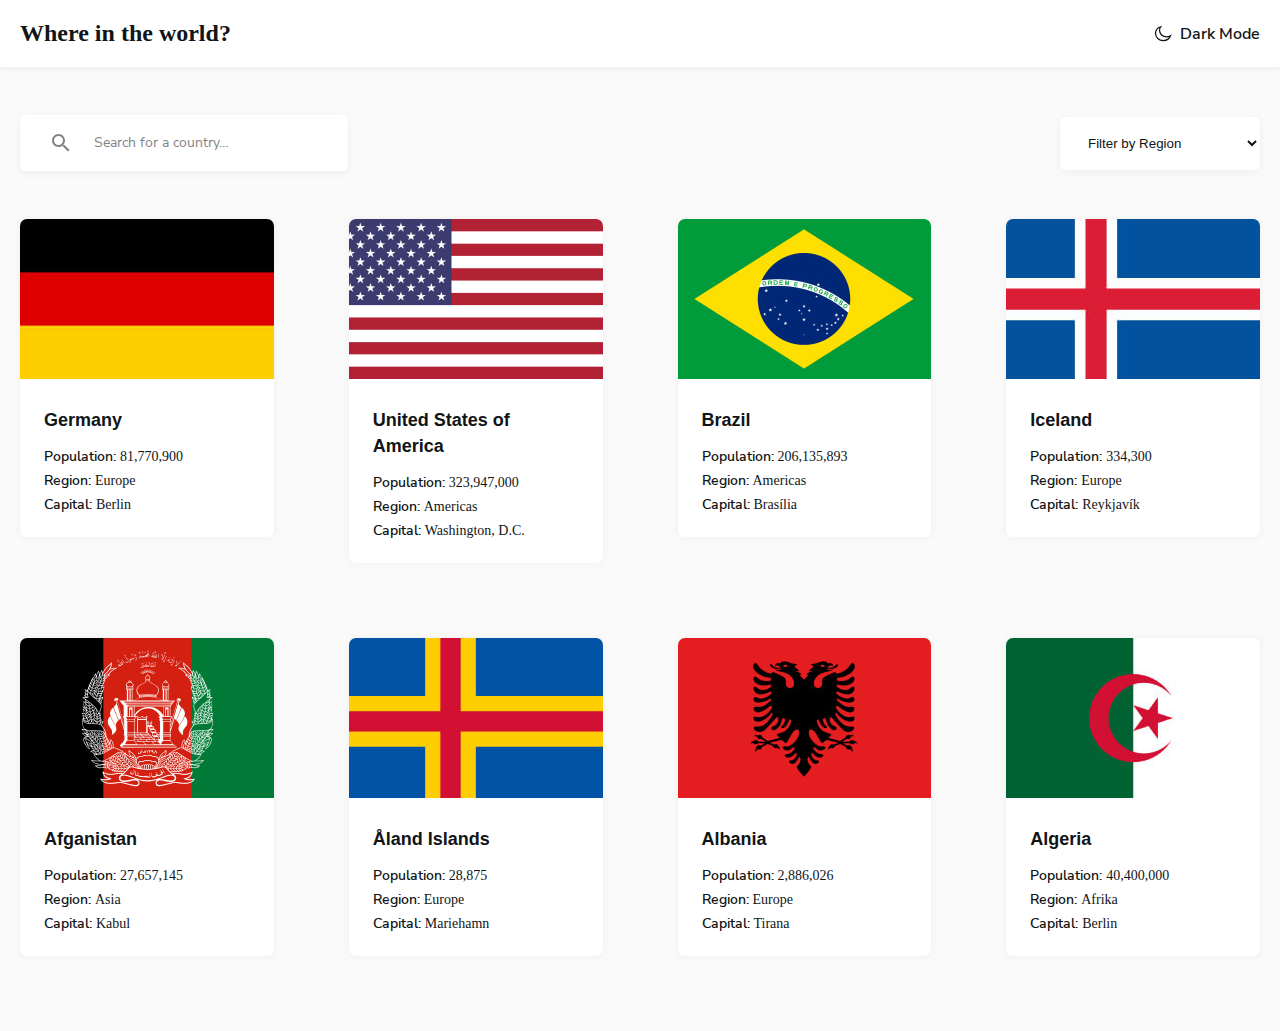
==== commit 78a9a04e: "region input" ====
--- a/index.html
+++ b/index.html
@@ -43,14 +43,14 @@
                         </svg>
                         <input class="filters-search-input" type="search" name="search"
                             placeholder="Search for a country…" aria-label="Country name" required>
-                        <select class="filters-region-select" name="region" aria-label="Region" required>
                     </div>
-                    <option selected disabled>Filter by Region</option>
-                    <option> Africa</option>
-                    <option>America</option>
-                    <option>Asia</option>
-                    <option>Europe</option>
-                    <option>Oceania</option>
+                    <select class="filters-region-select" name="region" aria-label="Region" required>
+                        <option selected disabled>Filter by Region</option>
+                        <option> Africa</option>
+                        <option>America</option>
+                        <option>Asia</option>
+                        <option>Europe</option>
+                        <option>Oceania</option>
                     </select>
                 </form>
             </section>
